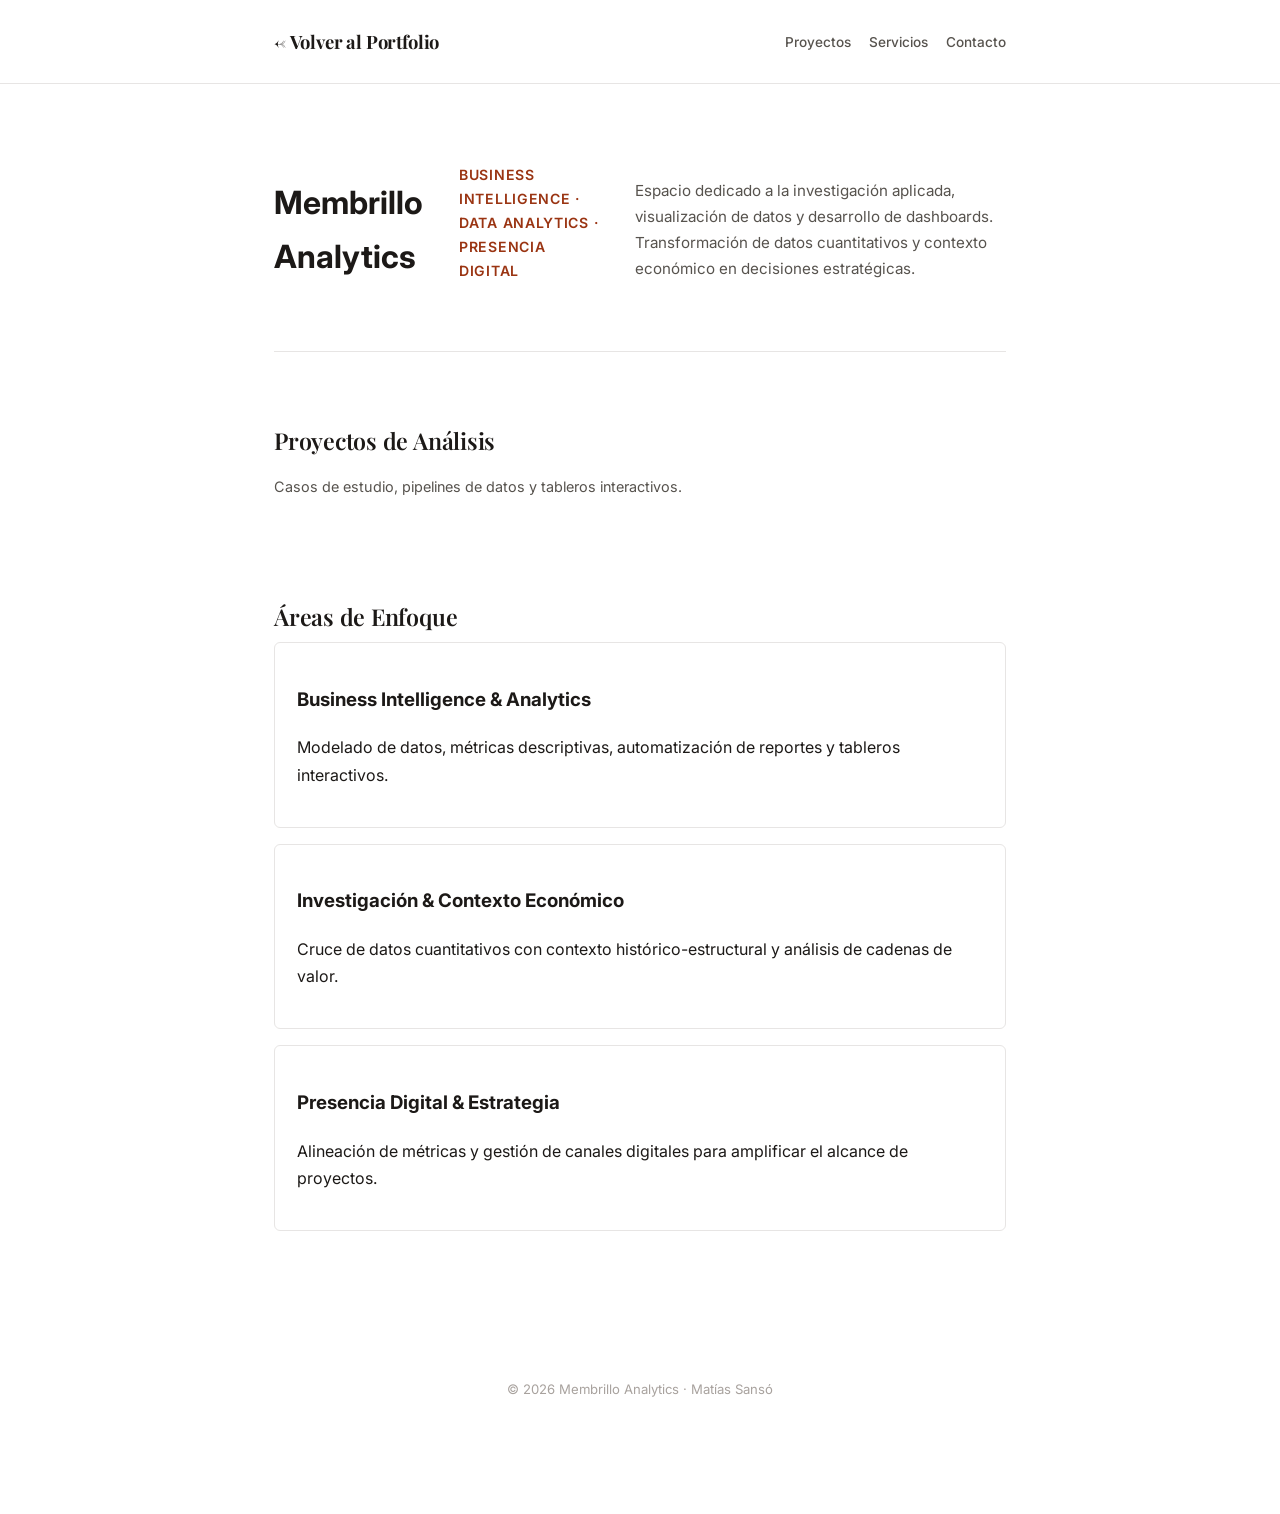
==== membrillo-analytics/index.html @ 48264b75 "Create index.html" ====
<!DOCTYPE html>
<html lang="es">
<head>
  <meta charset="utf-8">
  <meta name="viewport" content="width=device-width, initial-scale=1.0">
  <title>Membrillo Analytics | Data Analytics, BI & Presencia Digital</title>
  <meta name="description" content="Proyectos de Business Intelligence, análisis cuantitativo y consultoría estratégica por Matías Sansó.">

  <!-- Fonts & Styles (mantiene los estilos globales) -->
  <link rel="preconnect" href="https://fonts.googleapis.com">
  <link rel="preconnect" href="https://fonts.gstatic.com" crossorigin>
  <link href="https://fonts.googleapis.com/css2?family=Inter:wght@300;400;500;600&family=Playfair+Display:ital,wght@0,500;0,600;0,700;1,400&display=swap" rel="stylesheet">
  <link rel="stylesheet" href="/assets/css/styles.min.css">
</head>

<body>
  <a class="skip-link" href="#main">Saltar al contenido</a>

  <nav aria-label="Navegación secundaria">
    <div class="nav-container container">
      <a href="/" class="nav-brand">← Volver al Portfolio</a>
      <ul class="nav-links">
        <li><a href="#proyectos">Proyectos</a></li>
        <li><a href="#servicios">Servicios</a></li>
        <li><a href="#contacto">Contacto</a></li>
      </ul>
    </div>
  </nav>

  <main id="main" role="main" class="container">

    <header class="hero-section">
      <h1>Membrillo Analytics</h1>
      <div class="headline">Business Intelligence · Data Analytics · Presencia Digital</div>
      <p class="hero-text">
        Espacio dedicado a la investigación aplicada, visualización de datos y desarrollo de dashboards. Transformación de datos cuantitativos y contexto económico en decisiones estratégicas.
      </p>
    </header>

    <!-- SECCIÓN DE PROYECTOS DE DATOS -->
    <section id="proyectos" aria-labelledby="proyectos-title">
      <h2 id="proyectos-title" class="section-title">Proyectos de Análisis</h2>
      <p class="section-desc">Casos de estudio, pipelines de datos y tableros interactivos.</p>

      <div class="grid">

    <!-- SECCIÓN DE ENFOQUE / SERVICIOS -->
    <section id="servicios" aria-labelledby="servicios-title">
      <h2 id="servicios-title" class="section-title">Áreas de Enfoque</h2>
      <div class="grid">
        <div class="card">
          <h3>Business Intelligence & Analytics</h3>
          <p>Modelado de datos, métricas descriptivas, automatización de reportes y tableros interactivos.</p>
        </div>
        <div class="card">
          <h3>Investigación & Contexto Económico</h3>
          <p>Cruce de datos cuantitativos con contexto histórico-estructural y análisis de cadenas de valor.</p>
        </div>
        <div class="card">
          <h3>Presencia Digital & Estrategia</h3>
          <p>Alineación de métricas y gestión de canales digitales para amplificar el alcance de proyectos.</p>
        </div>
      </div>
    </section>

    <footer style="margin-top: 3rem;">
      <p>&copy; 2026 Membrillo Analytics · Matías Sansó</p>
    </footer>
  </main>
</body>
</html>
---- assets/css/styles.min.css ----
:root{--bg:#ffffff;--surface:#faf7f5;--card-bg:#ffffff;--text-main:#1c1917;--text-muted:#57534e;--text-subtle:#a8a29e;--border:#e7e5e4;--border-focus:#9a3412;--accent:#9a3412;--accent-soft:#fff7ed;--radius:6px}*,*::before,*::after{box-sizing:border-box}html{scroll-behavior:smooth}body{font-family:'Inter',system-ui,-apple-system,sans-serif;background-color:var(--bg);color:var(--text-main);line-height:1.7;font-size:1rem;margin:0;padding-bottom:80px;-webkit-font-smoothing:antialiased}.skip-link{position:absolute;left:-999px;top:auto;width:1px;height:1px;overflow:hidden;z-index:1000}.skip-link:focus{left:16px;top:16px;width:auto;height:auto;padding:8px 12px;background:var(--accent);color:#fff;border-radius:4px;text-decoration:none}.container{max-width:780px;margin:0 auto;padding:0 24px}nav{position:sticky;top:0;background:rgba(255,255,255,0.94);backdrop-filter:blur(8px);border-bottom:1px solid var(--border);z-index:100}.nav-container{max-width:780px;margin:0 auto;padding:12px 24px;display:flex;justify-content:space-between;align-items:center;gap:12px}.nav-brand{font-family:'Playfair Display',Georgia,serif;font-weight:700;color:var(--text-main);text-decoration:none;font-size:1.15rem;letter-spacing:-0.01em}.nav-brand:hover{color:var(--accent)}.nav-links{display:flex;gap:18px;list-style:none;align-items:center}.nav-links a{color:var(--text-muted);text-decoration:none;font-size:0.85rem;font-weight:500;transition:color 0.2s}.nav-links a:hover,.nav-links a:focus{color:var(--accent);outline:none}.nav-toggle{display:none;background:none;border:1px solid var(--border);padding:6px 8px;border-radius:6px;cursor:pointer}header{padding:70px 0 45px;display:flex;gap:36px;align-items:center;border-bottom:1px solid var(--border)}.profile-img{width:125px;height:125px;border-radius:50%;object-fit:cover;border:2px solid var(--border);box-shadow:0 4px 14px rgba(154,52,18,0.08);flex-shrink:0}.hero-content h1{font-family:'Playfair Display',Georgia,serif;font-size:2.25rem;font-weight:700;color:var(--text-main);line-height:1.2;margin-bottom:6px;letter-spacing:-0.02em}.headline{font-size:0.88rem;color:var(--accent);font-weight:600;margin-bottom:14px;text-transform:uppercase;letter-spacing:0.05em}.hero-text{color:var(--text-muted);font-size:0.95rem}section{padding:50px 0 20px;border-bottom:1px solid var(--border)}section:last-of-type{border-bottom:none}.section-title{font-family:'Playfair Display',Georgia,serif;font-size:1.45rem;font-weight:600;color:var(--text-main);margin-bottom:6px;letter-spacing:-0.01em}.section-desc{color:var(--text-muted);font-size:0.9rem;margin-bottom:28px}.substack-box{background:var(--surface);border:1px solid var(--border);border-left:4px solid var(--accent);border-radius:var(--radius);padding:24px;display:flex;justify-content:space-between;align-items:center;gap:20px;box-shadow:0 2px 6px rgba(0,0,0,0.02)}.btn{display:inline-block;background:var(--accent);color:#ffffff;font-weight:500;font-size:0.84rem;padding:10px 18px;border-radius:var(--radius);text-decoration:none;white-space:nowrap;transition:opacity 0.2s,transform 0.15s}.btn:hover{opacity:0.92;transform:translateY(-1px)}.btn:focus-visible{outline:3px solid rgba(154,52,18,0.18);outline-offset:2px}.grid{display:grid;grid-template-columns:1fr;gap:16px}.card{background:var(--card-bg);border:1px solid var(--border);border-radius:var(--radius);padding:22px;text-decoration:none;color:inherit;transition:border-color 0.2s,box-shadow 0.2s,transform 0.15s}.card:hover{border-color:var(--border-focus);box-shadow:0 6px 16px rgba(154,52,18,0.05);transform:translateY(-2px)}.card-header{display:flex;justify-content:space-between;align-items:baseline;margin-bottom:8px;gap:6px;flex-wrap:wrap}.card-title{font-family:'Playfair Display',Georgia,serif;font-size:1.15rem;font-weight:600}.card-meta{font-size:0.78rem;font-weight:600;color:var(--accent);text-transform:uppercase}.tags{display:flex;flex-wrap:wrap;gap:6px}.tag{background:var(--surface);border:1px solid var(--border);color:var(--text-muted);font-size:0.72rem;padding:3px 9px;border-radius:4px}.tag.status{background:var(--accent-soft);border-color:rgba(154,52,18,0.2);color:var(--accent)}.timeline{display:flex;flex-direction:column;gap:24px}.timeline-item{border-left:2px solid var(--border);padding-left:20px;position:relative}.timeline-item::before{content:'';position:absolute;left:-5px;top:6px;width:8px;height:8px;border-radius:50%;background:var(--accent)}.contact-links{display:flex;flex-wrap:wrap;gap:10px}.contact-btn{display:inline-flex;align-items:center;background:#ffffff;border:1px solid var(--border);color:var(--text-main);padding:9px 15px;border-radius:var(--radius);text-decoration:none;font-size:0.85rem;font-weight:500}.contact-btn:hover,.contact-btn:focus{border-color:var(--accent);color:var(--accent);background:var(--surface)}footer{padding-top:50px;text-align:center;color:var(--text-subtle);font-size:0.82rem}@media (max-width:640px){header{flex-direction:column;text-align:center;gap:18px}.nav-links{display:none;flex-direction:column;gap:10px}.nav-links.mobile-open{display:flex;position:absolute;left:16px;right:16px;top:64px;background:#fff;padding:12px;border-radius:8px;border:1px solid var(--border);box-shadow:0 8px 24px rgba(0,0,0,0.06)}.nav-toggle{display:inline-flex}.substack-box{flex-direction:column;align-items:flex-start}}:focus{outline:none}:focus-visible{outline:3px solid rgba(154,52,18,0.18);outline-offset:2px}
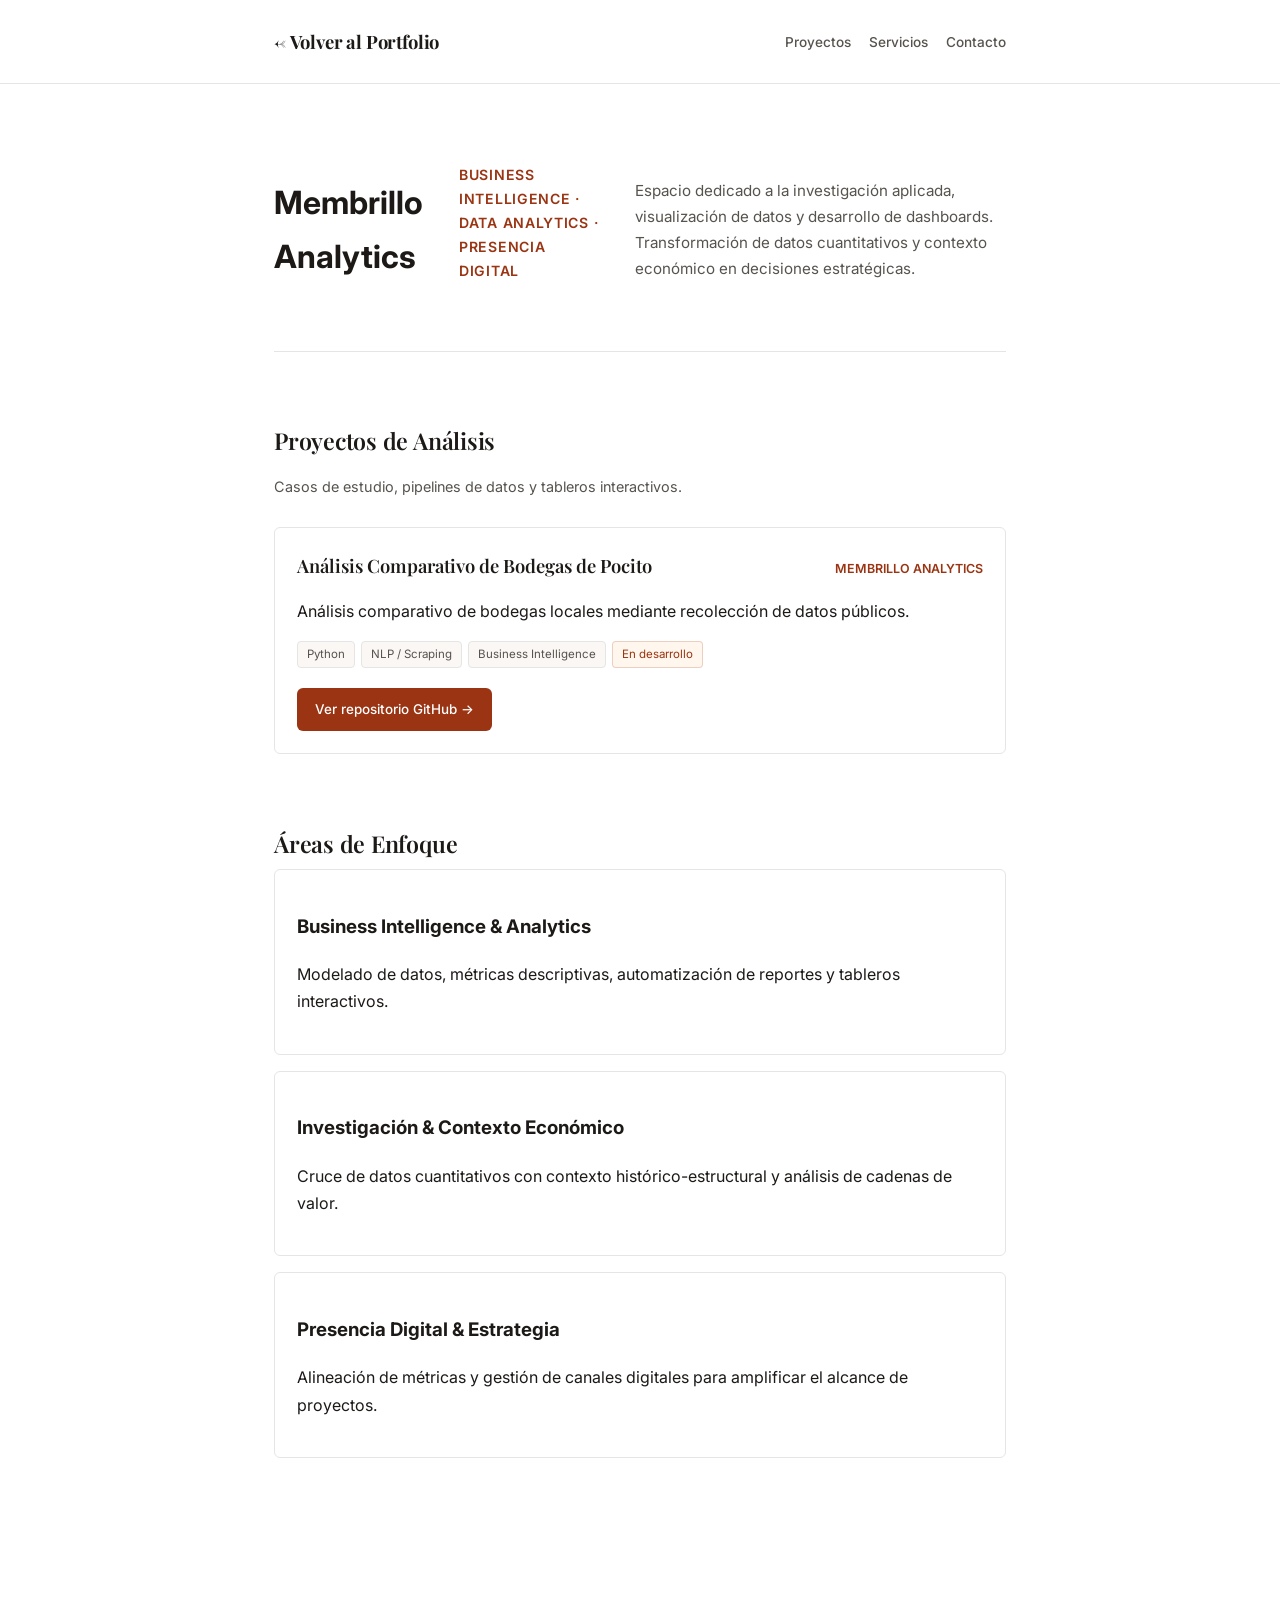
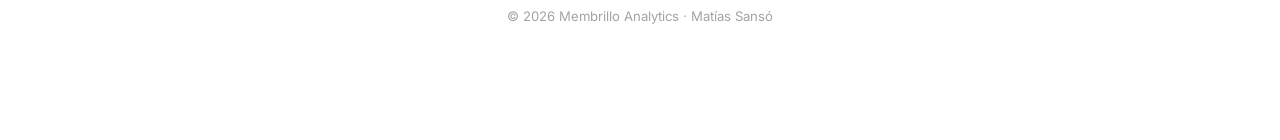
==== commit 8ad2a141: "Add project card for comparative analysis of wineries Added a new project card for 'Análisis Compara" ====
--- a/membrillo-analytics/index.html
+++ b/membrillo-analytics/index.html
@@ -41,6 +41,27 @@
     <section id="proyectos" aria-labelledby="proyectos-title">
       <h2 id="proyectos-title" class="section-title">Proyectos de Análisis</h2>
       <p class="section-desc">Casos de estudio, pipelines de datos y tableros interactivos.</p>
+     <!-- Tarjeta 1: Caso de estudio aplicado -->
+        <div class="card" role="article" aria-label="Análisis Comparativo de Bodegas de Pocito">
+          <div class="card-header">
+            <span class="card-title">Análisis Comparativo de Bodegas de Pocito</span>
+            <span class="card-meta">Membrillo Analytics</span>
+          </div>
+          <p class="card-text">
+            Análisis comparativo de bodegas locales mediante recolección de datos públicos.
+          </p>
+          <div class="tags">
+            <span class="tag">Python</span>
+            <span class="tag">NLP / Scraping</span>
+            <span class="tag">Business Intelligence</span>
+            <span class="tag status">En desarrollo</span>
+          </div>
+          <div style="margin-top: 1.25rem;">
+            <a href="https://github.com/matiassanso/analisis-presencia-digital-bodegas" target="_blank" rel="noopener noreferrer" class="btn">
+              Ver repositorio GitHub →
+            </a>
+          </div>
+        </div>
 
       <div class="grid">
 
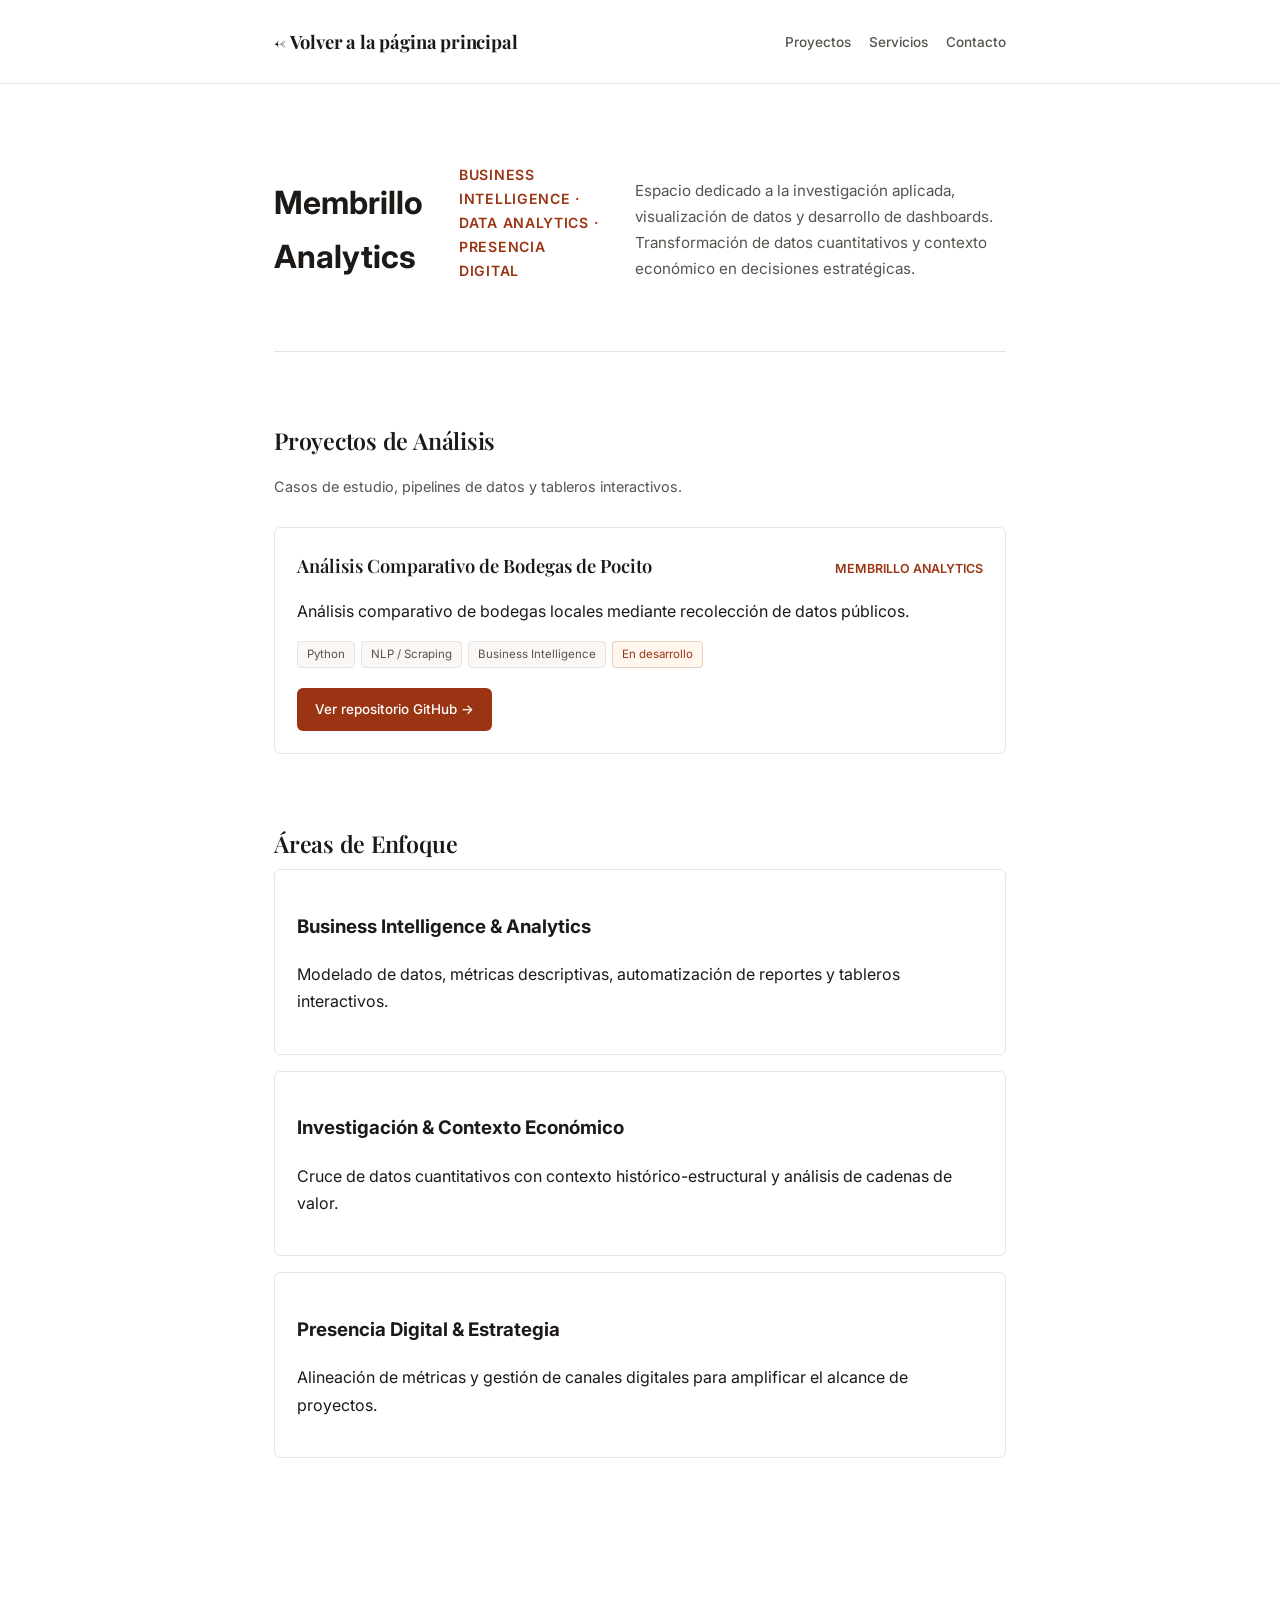
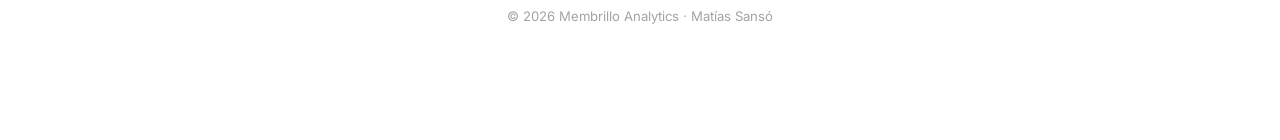
==== commit e476e38d: "Update navigation link text for clarity" ====
--- a/membrillo-analytics/index.html
+++ b/membrillo-analytics/index.html
@@ -18,7 +18,7 @@
 
   <nav aria-label="Navegación secundaria">
     <div class="nav-container container">
-      <a href="/" class="nav-brand">← Volver al Portfolio</a>
+      <a href="/" class="nav-brand">← Volver a la página principal</a>
       <ul class="nav-links">
         <li><a href="#proyectos">Proyectos</a></li>
         <li><a href="#servicios">Servicios</a></li>
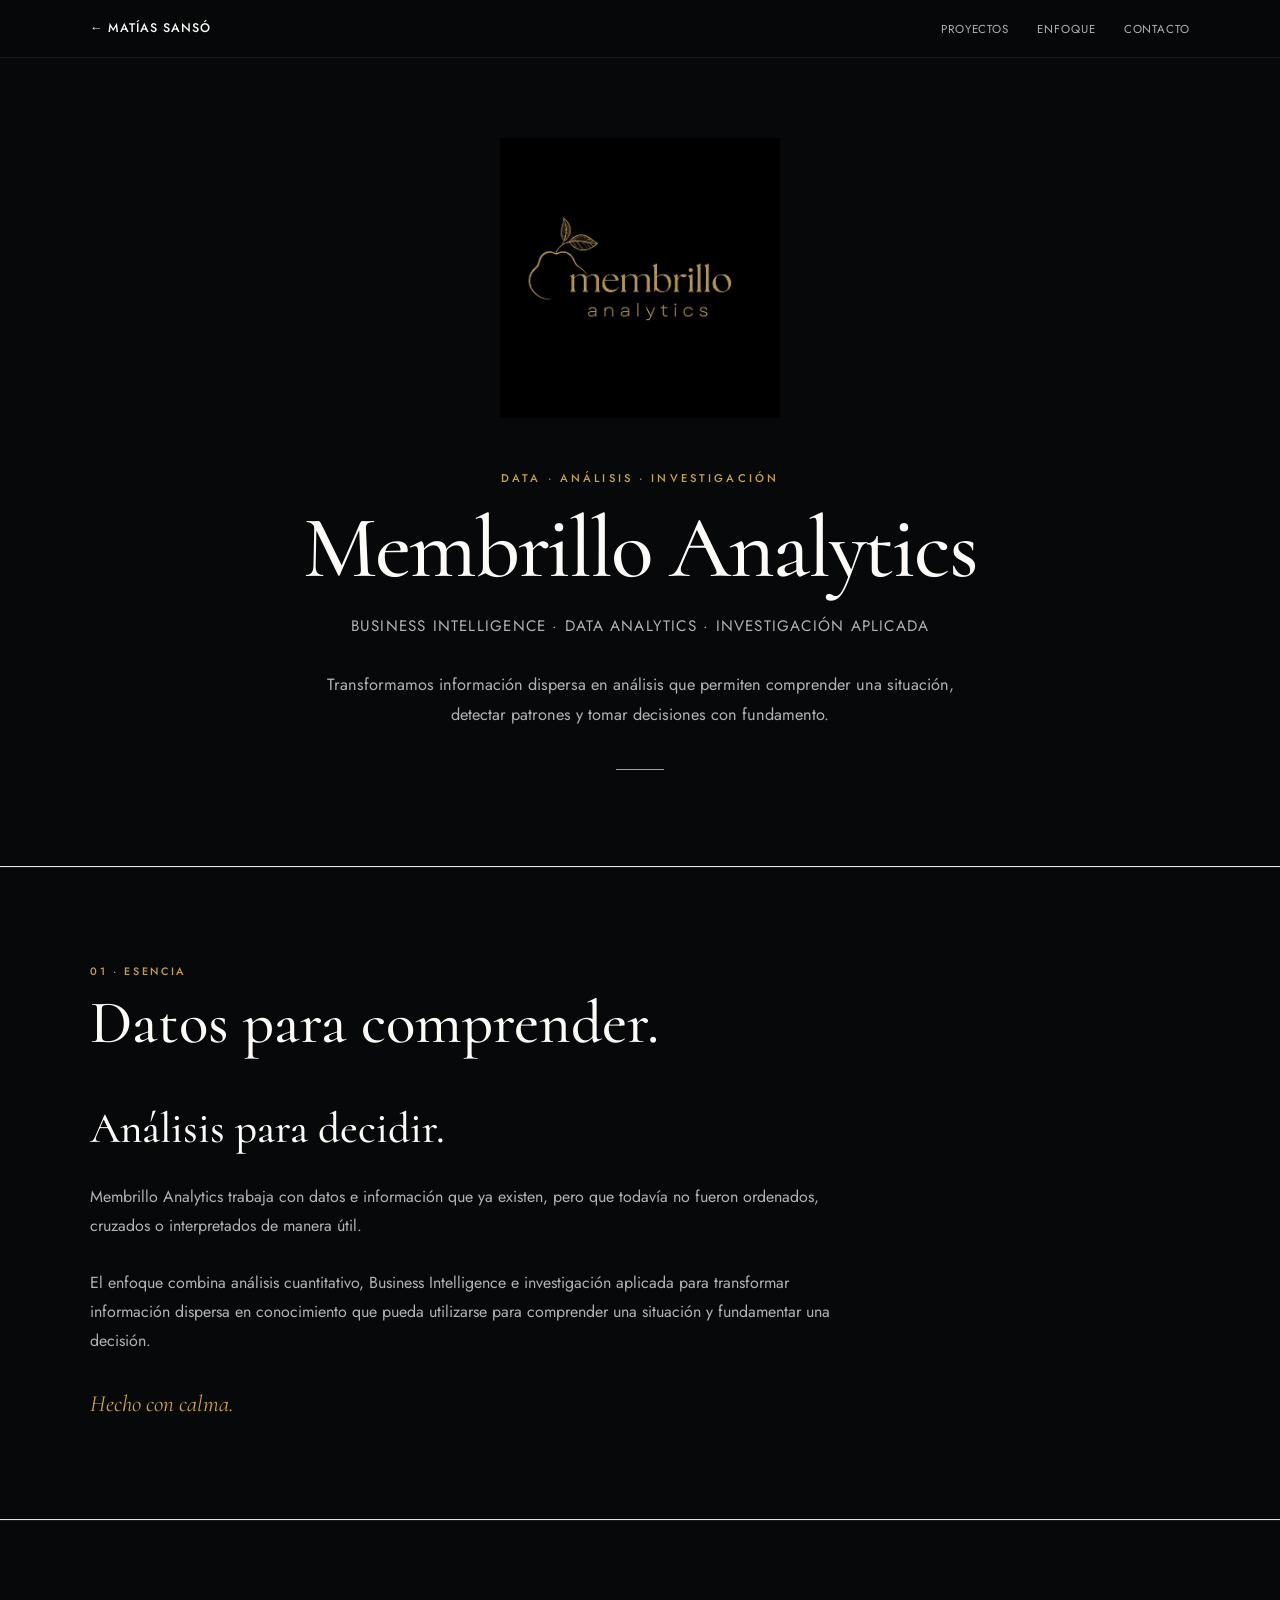
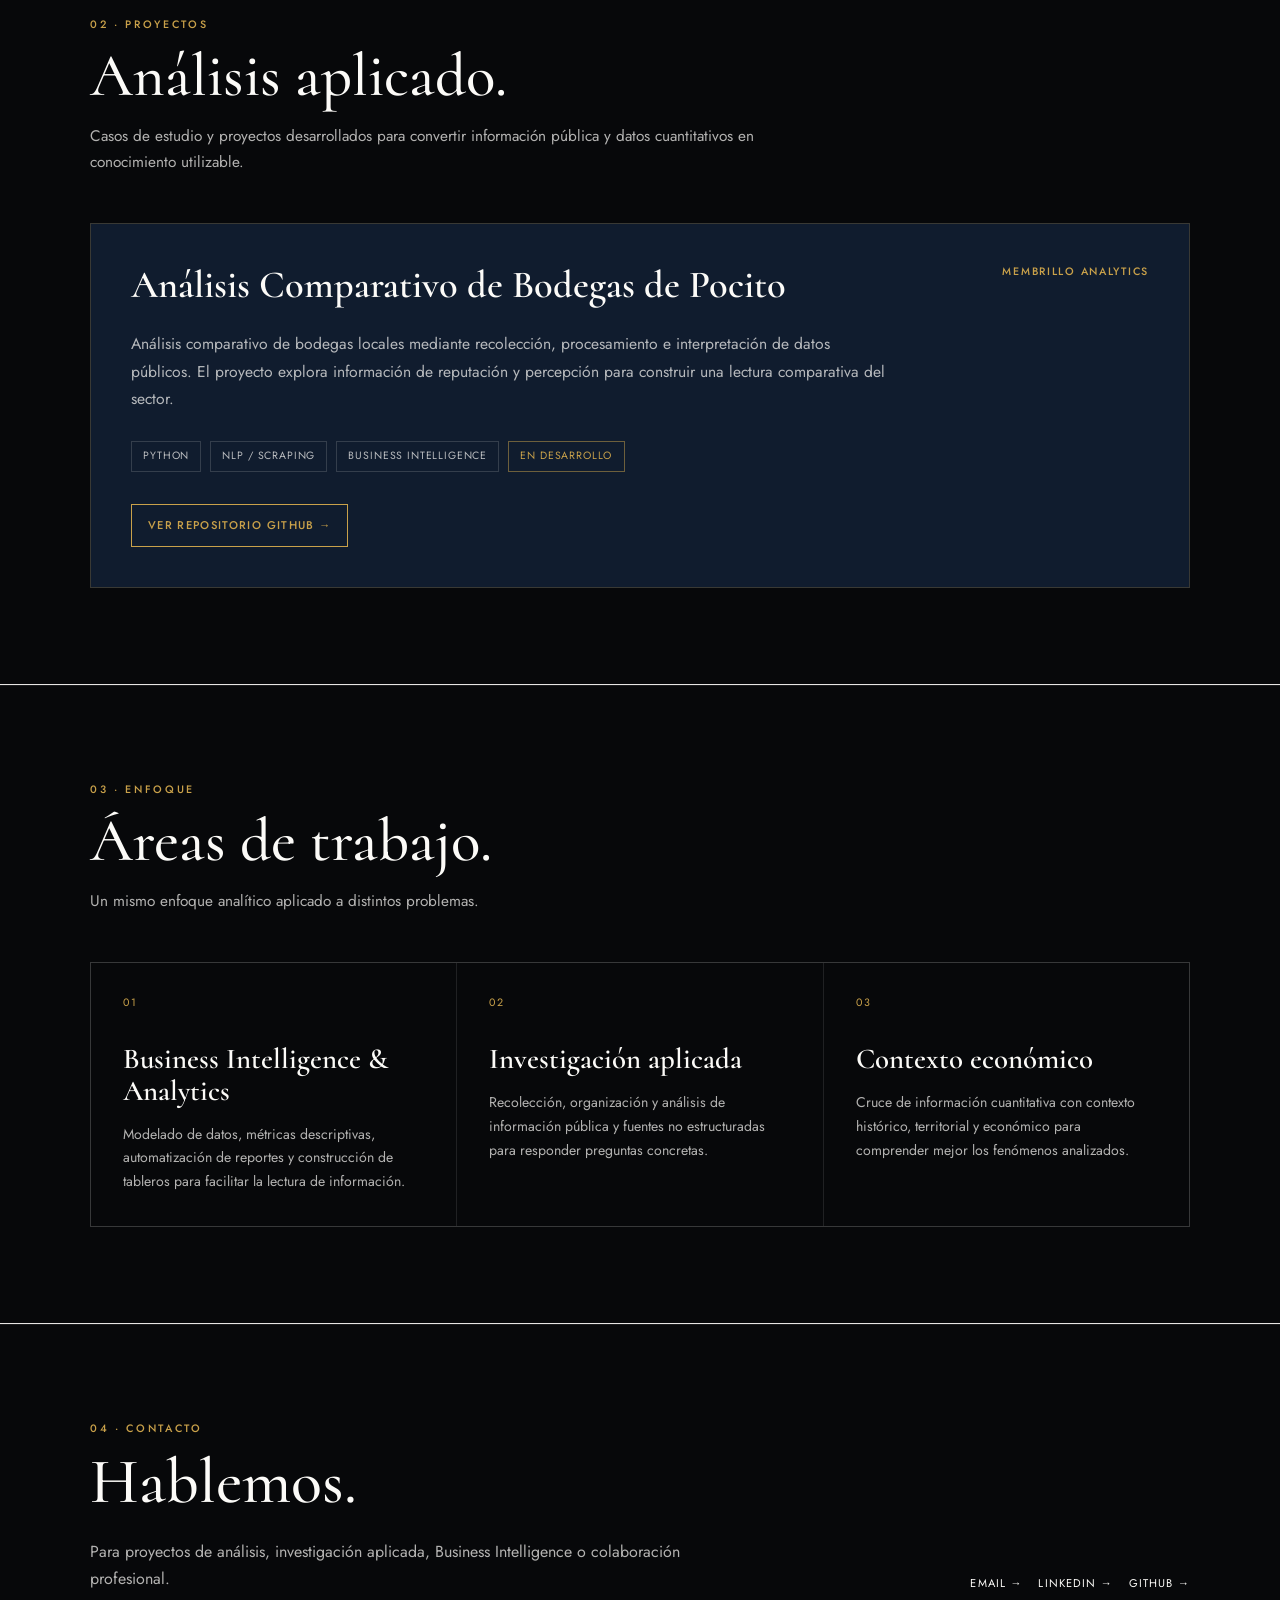
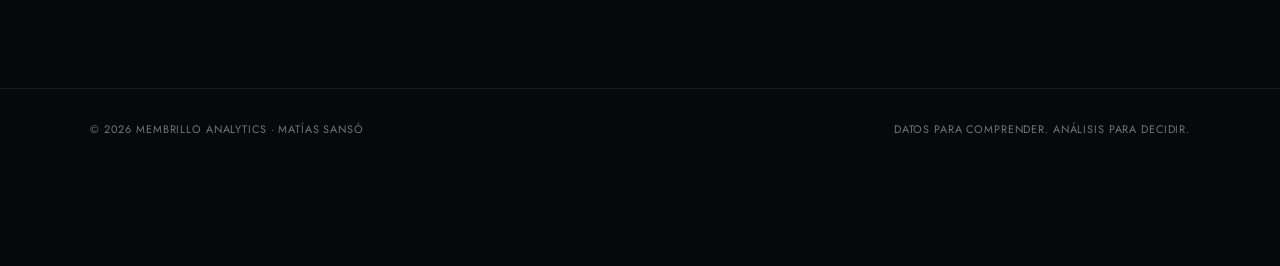
==== commit 5b11dfbc: "Update index.html" ====
--- a/membrillo-analytics/index.html
+++ b/membrillo-analytics/index.html
@@ -3,90 +3,1239 @@
 <head>
   <meta charset="utf-8">
   <meta name="viewport" content="width=device-width, initial-scale=1.0">
-  <title>Membrillo Analytics | Data Analytics, BI & Presencia Digital</title>
-  <meta name="description" content="Proyectos de Business Intelligence, análisis cuantitativo y consultoría estratégica por Matías Sansó.">
-
-  <!-- Fonts & Styles (mantiene los estilos globales) -->
+
+  <title>Membrillo Analytics | Data Analytics, Business Intelligence e Investigación</title>
+
+  <meta
+    name="description"
+    content="Membrillo Analytics — Data Analytics, Business Intelligence e investigación aplicada para transformar información dispersa en decisiones claras."
+  >
+
+  <!-- Open Graph -->
+  <meta property="og:title" content="Membrillo Analytics">
+  <meta
+    property="og:description"
+    content="Data Analytics, Business Intelligence e investigación aplicada."
+  >
+  <meta property="og:type" content="website">
+  <meta
+    property="og:url"
+    content="https://matiassanso.github.io/membrillo-analytics/"
+  >
+  <meta
+    property="og:image"
+    content="https://matiassanso.github.io/membrillo-analytics/logo-membrillo-principal.png"
+  >
+
+  <!-- Fuentes de marca -->
   <link rel="preconnect" href="https://fonts.googleapis.com">
   <link rel="preconnect" href="https://fonts.gstatic.com" crossorigin>
-  <link href="https://fonts.googleapis.com/css2?family=Inter:wght@300;400;500;600&family=Playfair+Display:ital,wght@0,500;0,600;0,700;1,400&display=swap" rel="stylesheet">
+
+  <link
+    href="https://fonts.googleapis.com/css2?family=Cormorant:wght@400;500;600;700&family=Jost:wght@300;400;500;600&display=swap"
+    rel="stylesheet"
+  >
+
+  <!-- CSS general del sitio -->
   <link rel="stylesheet" href="/assets/css/styles.min.css">
+
+  <!-- =====================================================
+       ESTILOS ESPECÍFICOS DE MEMBRILLO ANALYTICS
+       ===================================================== -->
+
+  <style>
+
+    :root {
+      --negro-membrillo: #07080A;
+      --azul-noche: #101C2E;
+      --dorado: #C9A14A;
+      --hueso: #FCFBF8;
+
+      --texto-principal: #FCFBF8;
+      --texto-secundario: rgba(252, 251, 248, 0.70);
+
+      --borde: rgba(201, 161, 74, 0.22);
+      --borde-suave: rgba(252, 251, 248, 0.08);
+    }
+
+    /* =====================================================
+       BASE
+       ===================================================== */
+
+    html {
+      scroll-behavior: smooth;
+    }
+
+    body {
+      margin: 0;
+      background: var(--negro-membrillo);
+      color: var(--texto-principal);
+
+      font-family: "Jost", sans-serif;
+      font-weight: 400;
+      line-height: 1.55;
+    }
+
+    a {
+      color: inherit;
+    }
+
+    ::selection {
+      background: var(--dorado);
+      color: var(--negro-membrillo);
+    }
+
+    /* =====================================================
+       ACCESIBILIDAD
+       ===================================================== */
+
+    .skip-link {
+      position: absolute;
+      left: -9999px;
+      top: 1rem;
+      z-index: 9999;
+    }
+
+    .skip-link:focus {
+      left: 1rem;
+
+      padding: 0.75rem 1rem;
+
+      background: var(--hueso);
+      color: var(--negro-membrillo);
+
+      border-radius: 4px;
+    }
+
+    /* =====================================================
+       NAVEGACIÓN
+       ===================================================== */
+
+    .membrillo-nav {
+      position: sticky;
+      top: 0;
+      z-index: 1000;
+
+      background: rgba(7, 8, 10, 0.94);
+
+      border-bottom: 1px solid var(--borde-suave);
+
+      backdrop-filter: blur(12px);
+      -webkit-backdrop-filter: blur(12px);
+    }
+
+    .membrillo-nav-container {
+      width: min(1100px, calc(100% - 3rem));
+
+      margin: 0 auto;
+      padding: 1rem 0;
+
+      display: flex;
+      align-items: center;
+      justify-content: space-between;
+
+      gap: 2rem;
+    }
+
+    .membrillo-nav-brand {
+      color: var(--hueso);
+      text-decoration: none;
+
+      font-size: 0.78rem;
+      font-weight: 500;
+
+      letter-spacing: 0.08em;
+      text-transform: uppercase;
+
+      transition: color 0.2s ease;
+    }
+
+    .membrillo-nav-brand:hover {
+      color: var(--dorado);
+    }
+
+    .membrillo-nav-links {
+      display: flex;
+      align-items: center;
+
+      gap: 1.75rem;
+
+      margin: 0;
+      padding: 0;
+
+      list-style: none;
+    }
+
+    .membrillo-nav-links a {
+      color: var(--texto-secundario);
+      text-decoration: none;
+
+      font-size: 0.72rem;
+      font-weight: 400;
+
+      letter-spacing: 0.08em;
+      text-transform: uppercase;
+
+      transition: color 0.2s ease;
+    }
+
+    .membrillo-nav-links a:hover {
+      color: var(--dorado);
+    }
+
+    /* =====================================================
+       CONTENEDOR
+       ===================================================== */
+
+    .membrillo-container {
+      width: min(1100px, calc(100% - 3rem));
+
+      margin: 0 auto;
+    }
+
+    /* =====================================================
+       HERO
+       ===================================================== */
+
+    .membrillo-hero {
+      min-height: 78vh;
+
+      display: flex;
+      align-items: center;
+      justify-content: center;
+
+      text-align: center;
+
+      padding: 5rem 0 6rem;
+    }
+
+    .membrillo-logo {
+      display: block;
+
+      width: min(280px, 68vw);
+      height: auto;
+
+      margin: 0 auto 3.25rem;
+
+      object-fit: contain;
+    }
+
+    .membrillo-eyebrow {
+      margin: 0 0 1.25rem;
+
+      color: var(--dorado);
+
+      font-size: 0.7rem;
+      font-weight: 500;
+
+      letter-spacing: 0.28em;
+      text-transform: uppercase;
+    }
+
+    .membrillo-hero h1 {
+      margin: 0;
+
+      color: var(--hueso);
+
+      font-family: "Cormorant", serif;
+      font-size: clamp(3rem, 7vw, 5.5rem);
+      font-weight: 500;
+
+      line-height: 0.95;
+      letter-spacing: -0.025em;
+    }
+
+    .membrillo-hero-subtitle {
+      margin: 1.5rem 0 0;
+
+      color: var(--texto-secundario);
+
+      font-size: clamp(0.8rem, 1.5vw, 0.95rem);
+
+      letter-spacing: 0.08em;
+      text-transform: uppercase;
+    }
+
+    .membrillo-hero-text {
+      max-width: 680px;
+
+      margin: 2rem auto 0;
+
+      color: var(--texto-secundario);
+
+      font-size: 1.02rem;
+      line-height: 1.8;
+    }
+
+    .membrillo-hero-line {
+      width: 48px;
+      height: 1px;
+
+      margin: 2.5rem auto 0;
+
+      background: var(--dorado);
+    }
+
+    /* =====================================================
+       SECCIONES
+       ===================================================== */
+
+    .membrillo-section {
+      padding: 6rem 0;
+
+      border-top: 1px solid var(--borde-suave);
+    }
+
+    .membrillo-section-header {
+      margin-bottom: 3rem;
+    }
+
+    .membrillo-section-number {
+      display: block;
+
+      margin-bottom: 0.75rem;
+
+      color: var(--dorado);
+
+      font-size: 0.67rem;
+      font-weight: 500;
+
+      letter-spacing: 0.25em;
+      text-transform: uppercase;
+    }
+
+    .membrillo-section-title {
+      margin: 0;
+
+      color: var(--hueso);
+
+      font-family: "Cormorant", serif;
+      font-size: clamp(2.4rem, 5vw, 3.8rem);
+      font-weight: 500;
+
+      line-height: 1;
+    }
+
+    .membrillo-section-desc {
+      max-width: 680px;
+
+      margin: 1rem 0 0;
+
+      color: var(--texto-secundario);
+
+      font-size: 0.96rem;
+      line-height: 1.7;
+    }
+
+    /* =====================================================
+       ESENCIA
+       ===================================================== */
+
+    .membrillo-intro {
+      max-width: 780px;
+    }
+
+    .membrillo-intro-lead {
+      margin: 0;
+
+      color: var(--hueso);
+
+      font-family: "Cormorant", serif;
+      font-size: clamp(1.8rem, 4vw, 2.7rem);
+      font-weight: 500;
+
+      line-height: 1.25;
+    }
+
+    .membrillo-intro p:not(.membrillo-intro-lead) {
+      margin: 1.75rem 0 0;
+
+      color: var(--texto-secundario);
+
+      font-size: 1rem;
+      line-height: 1.8;
+    }
+
+    .membrillo-signature {
+      display: inline-block;
+
+      margin-top: 2rem;
+
+      color: var(--dorado);
+
+      font-family: "Cormorant", serif;
+      font-size: 1.45rem;
+      font-style: italic;
+    }
+
+    /* =====================================================
+       PROYECTOS
+       ===================================================== */
+
+    .membrillo-project {
+      padding: 2.5rem;
+
+      background: var(--azul-noche);
+
+      border: 1px solid var(--borde);
+
+      transition:
+        transform 0.25s ease,
+        border-color 0.25s ease;
+    }
+
+    .membrillo-project:hover {
+      transform: translateY(-3px);
+
+      border-color: rgba(201, 161, 74, 0.45);
+    }
+
+    .membrillo-project-header {
+      display: flex;
+      align-items: flex-start;
+      justify-content: space-between;
+
+      gap: 2rem;
+
+      margin-bottom: 1.5rem;
+    }
+
+    .membrillo-project-title {
+      margin: 0;
+
+      color: var(--hueso);
+
+      font-family: "Cormorant", serif;
+      font-size: clamp(1.8rem, 3vw, 2.5rem);
+      font-weight: 600;
+
+      line-height: 1.1;
+    }
+
+    .membrillo-project-meta {
+      flex-shrink: 0;
+
+      color: var(--dorado);
+
+      font-size: 0.67rem;
+      font-weight: 500;
+
+      letter-spacing: 0.16em;
+      text-transform: uppercase;
+    }
+
+    .membrillo-project-text {
+      max-width: 760px;
+
+      margin: 0;
+
+      color: var(--texto-secundario);
+
+      font-size: 0.98rem;
+      line-height: 1.75;
+    }
+
+    .membrillo-tags {
+      display: flex;
+      flex-wrap: wrap;
+
+      gap: 0.55rem;
+
+      margin-top: 1.75rem;
+    }
+
+    .membrillo-tag {
+      display: inline-block;
+
+      padding: 0.4rem 0.7rem;
+
+      border: 1px solid rgba(252, 251, 248, 0.15);
+
+      color: rgba(252, 251, 248, 0.72);
+
+      font-size: 0.66rem;
+
+      letter-spacing: 0.08em;
+      text-transform: uppercase;
+    }
+
+    .membrillo-tag-status {
+      border-color: rgba(201, 161, 74, 0.5);
+
+      color: var(--dorado);
+    }
+
+    .membrillo-project-action {
+      margin-top: 2rem;
+    }
+
+    .membrillo-button {
+      display: inline-flex;
+      align-items: center;
+
+      gap: 0.6rem;
+
+      padding: 0.75rem 1rem;
+
+      border: 1px solid var(--dorado);
+
+      color: var(--dorado);
+      background: transparent;
+
+      text-decoration: none;
+
+      font-size: 0.7rem;
+      font-weight: 500;
+
+      letter-spacing: 0.12em;
+      text-transform: uppercase;
+
+      transition:
+        background 0.2s ease,
+        color 0.2s ease;
+    }
+
+    .membrillo-button:hover {
+      background: var(--dorado);
+
+      color: var(--negro-membrillo);
+    }
+
+    /* =====================================================
+       ÁREAS DE ENFOQUE
+       ===================================================== */
+
+    .membrillo-focus-grid {
+      display: grid;
+
+      grid-template-columns: repeat(3, 1fr);
+
+      gap: 1px;
+
+      background: rgba(252, 251, 248, 0.10);
+
+      border: 1px solid rgba(252, 251, 248, 0.10);
+    }
+
+    .membrillo-focus-card {
+      min-height: 220px;
+
+      padding: 2rem;
+
+      background: var(--negro-membrillo);
+    }
+
+    .membrillo-focus-number {
+      display: block;
+
+      margin-bottom: 2rem;
+
+      color: var(--dorado);
+
+      font-size: 0.67rem;
+
+      letter-spacing: 0.18em;
+    }
+
+    .membrillo-focus-card h3 {
+      margin: 0 0 1rem;
+
+      color: var(--hueso);
+
+      font-family: "Cormorant", serif;
+      font-size: 1.8rem;
+      font-weight: 600;
+
+      line-height: 1.1;
+    }
+
+    .membrillo-focus-card p {
+      margin: 0;
+
+      color: var(--texto-secundario);
+
+      font-size: 0.88rem;
+      line-height: 1.7;
+    }
+
+    /* =====================================================
+       CONTACTO
+       ===================================================== */
+
+    .membrillo-contact {
+      display: flex;
+      align-items: flex-end;
+      justify-content: space-between;
+
+      gap: 3rem;
+    }
+
+    .membrillo-contact-text {
+      max-width: 650px;
+    }
+
+    .membrillo-contact-text h2 {
+      margin: 0;
+
+      color: var(--hueso);
+
+      font-family: "Cormorant", serif;
+      font-size: clamp(2.5rem, 5vw, 4rem);
+      font-weight: 500;
+
+      line-height: 1;
+    }
+
+    .membrillo-contact-text p {
+      margin: 1.5rem 0 0;
+
+      color: var(--texto-secundario);
+
+      line-height: 1.7;
+    }
+
+    .membrillo-contact-links {
+      display: flex;
+      flex-wrap: wrap;
+
+      gap: 1rem;
+    }
+
+    .membrillo-contact-link {
+      color: var(--hueso);
+
+      text-decoration: none;
+
+      font-size: 0.7rem;
+      letter-spacing: 0.1em;
+      text-transform: uppercase;
+
+      transition: color 0.2s ease;
+    }
+
+    .membrillo-contact-link:hover {
+      color: var(--dorado);
+    }
+
+    /* =====================================================
+       FOOTER
+       ===================================================== */
+
+    .membrillo-footer {
+      padding: 2rem 0 3rem;
+
+      border-top: 1px solid var(--borde-suave);
+
+      color: rgba(252, 251, 248, 0.45);
+
+      font-size: 0.68rem;
+
+      letter-spacing: 0.08em;
+      text-transform: uppercase;
+    }
+
+    .membrillo-footer-inner {
+      display: flex;
+      align-items: center;
+      justify-content: space-between;
+
+      gap: 1rem;
+    }
+
+    .membrillo-footer p {
+      margin: 0;
+    }
+
+    /* =====================================================
+       RESPONSIVE
+       ===================================================== */
+
+    @media (max-width: 800px) {
+
+      .membrillo-nav-container {
+        width: calc(100% - 2rem);
+      }
+
+      .membrillo-nav-links {
+        gap: 0.9rem;
+      }
+
+      .membrillo-nav-links a {
+        font-size: 0.62rem;
+      }
+
+      .membrillo-container {
+        width: calc(100% - 2rem);
+      }
+
+      .membrillo-hero {
+        min-height: auto;
+
+        padding: 4rem 0 5rem;
+      }
+
+      .membrillo-logo {
+        width: min(240px, 72vw);
+
+        margin-bottom: 2.75rem;
+      }
+
+      .membrillo-section {
+        padding: 4.5rem 0;
+      }
+
+      .membrillo-focus-grid {
+        grid-template-columns: 1fr;
+      }
+
+      .membrillo-project {
+        padding: 1.75rem;
+      }
+
+      .membrillo-project-header {
+        flex-direction: column;
+
+        gap: 0.75rem;
+      }
+
+      .membrillo-contact {
+        flex-direction: column;
+        align-items: flex-start;
+      }
+
+      .membrillo-footer-inner {
+        flex-direction: column;
+        align-items: flex-start;
+      }
+    }
+
+    @media (max-width: 520px) {
+
+      .membrillo-nav {
+        position: relative;
+      }
+
+      .membrillo-nav-container {
+        flex-direction: column;
+
+        align-items: flex-start;
+
+        gap: 0.75rem;
+      }
+
+      .membrillo-nav-links {
+        flex-wrap: wrap;
+      }
+
+      .membrillo-hero-subtitle {
+        line-height: 1.6;
+      }
+
+      .membrillo-project {
+        padding: 1.5rem;
+      }
+
+      .membrillo-focus-card {
+        min-height: auto;
+      }
+    }
+
+  </style>
 </head>
 
+
 <body>
-  <a class="skip-link" href="#main">Saltar al contenido</a>
-
-  <nav aria-label="Navegación secundaria">
-    <div class="nav-container container">
-      <a href="/" class="nav-brand">← Volver a la página principal</a>
-      <ul class="nav-links">
-        <li><a href="#proyectos">Proyectos</a></li>
-        <li><a href="#servicios">Servicios</a></li>
-        <li><a href="#contacto">Contacto</a></li>
+
+  <!-- =====================================================
+       ACCESIBILIDAD
+       ===================================================== -->
+
+  <a class="skip-link" href="#main">
+    Saltar al contenido
+  </a>
+
+
+  <!-- =====================================================
+       NAVEGACIÓN
+       ===================================================== -->
+
+  <nav
+    class="membrillo-nav"
+    aria-label="Navegación de Membrillo Analytics"
+  >
+
+    <div class="membrillo-nav-container">
+
+      <a
+        href="/"
+        class="membrillo-nav-brand"
+      >
+        ← Matías Sansó
+      </a>
+
+
+      <ul class="membrillo-nav-links">
+
+        <li>
+          <a href="#proyectos">
+            Proyectos
+          </a>
+        </li>
+
+        <li>
+          <a href="#enfoque">
+            Enfoque
+          </a>
+        </li>
+
+        <li>
+          <a href="#contacto">
+            Contacto
+          </a>
+        </li>
+
       </ul>
+
     </div>
+
   </nav>
 
-  <main id="main" role="main" class="container">
-
-    <header class="hero-section">
-      <h1>Membrillo Analytics</h1>
-      <div class="headline">Business Intelligence · Data Analytics · Presencia Digital</div>
-      <p class="hero-text">
-        Espacio dedicado a la investigación aplicada, visualización de datos y desarrollo de dashboards. Transformación de datos cuantitativos y contexto económico en decisiones estratégicas.
-      </p>
+
+  <main id="main">
+
+
+    <!-- =====================================================
+         HERO
+         ===================================================== -->
+
+    <header class="membrillo-hero">
+
+      <div class="membrillo-container">
+
+        <!--
+          El logo está en:
+          /membrillo-analytics/logo-membrillo-principal.png
+        -->
+
+        <img
+          src="logo-membrillo-principal.png"
+          alt="Membrillo Analytics"
+          class="membrillo-logo"
+          width="520"
+          height="360"
+        >
+
+
+        <p class="membrillo-eyebrow">
+          Data · Análisis · Investigación
+        </p>
+
+
+        <h1>
+          Membrillo Analytics
+        </h1>
+
+
+        <p class="membrillo-hero-subtitle">
+          Business Intelligence · Data Analytics · Investigación aplicada
+        </p>
+
+
+        <p class="membrillo-hero-text">
+          Transformamos información dispersa en análisis que permiten
+          comprender una situación, detectar patrones y tomar decisiones
+          con fundamento.
+        </p>
+
+
+        <div
+          class="membrillo-hero-line"
+          aria-hidden="true"
+        ></div>
+
+      </div>
+
     </header>
 
-    <!-- SECCIÓN DE PROYECTOS DE DATOS -->
-    <section id="proyectos" aria-labelledby="proyectos-title">
-      <h2 id="proyectos-title" class="section-title">Proyectos de Análisis</h2>
-      <p class="section-desc">Casos de estudio, pipelines de datos y tableros interactivos.</p>
-     <!-- Tarjeta 1: Caso de estudio aplicado -->
-        <div class="card" role="article" aria-label="Análisis Comparativo de Bodegas de Pocito">
-          <div class="card-header">
-            <span class="card-title">Análisis Comparativo de Bodegas de Pocito</span>
-            <span class="card-meta">Membrillo Analytics</span>
+
+    <!-- =====================================================
+         ESENCIA
+         ===================================================== -->
+
+    <section
+      class="membrillo-section"
+      aria-labelledby="esencia-title"
+    >
+
+      <div class="membrillo-container">
+
+        <div class="membrillo-section-header">
+
+          <span class="membrillo-section-number">
+            01 · Esencia
+          </span>
+
+          <h2
+            id="esencia-title"
+            class="membrillo-section-title"
+          >
+            Datos para comprender.
+          </h2>
+
+        </div>
+
+
+        <div class="membrillo-intro">
+
+          <p class="membrillo-intro-lead">
+            Análisis para decidir.
+          </p>
+
+
+          <p>
+            Membrillo Analytics trabaja con datos e información que ya
+            existen, pero que todavía no fueron ordenados, cruzados o
+            interpretados de manera útil.
+          </p>
+
+
+          <p>
+            El enfoque combina análisis cuantitativo, Business Intelligence
+            e investigación aplicada para transformar información dispersa
+            en conocimiento que pueda utilizarse para comprender una
+            situación y fundamentar una decisión.
+          </p>
+
+
+          <span class="membrillo-signature">
+            Hecho con calma.
+          </span>
+
+        </div>
+
+      </div>
+
+    </section>
+
+
+    <!-- =====================================================
+         PROYECTOS
+         ===================================================== -->
+
+    <section
+      id="proyectos"
+      class="membrillo-section"
+      aria-labelledby="proyectos-title"
+    >
+
+      <div class="membrillo-container">
+
+        <div class="membrillo-section-header">
+
+          <span class="membrillo-section-number">
+            02 · Proyectos
+          </span>
+
+
+          <h2
+            id="proyectos-title"
+            class="membrillo-section-title"
+          >
+            Análisis aplicado.
+          </h2>
+
+
+          <p class="membrillo-section-desc">
+            Casos de estudio y proyectos desarrollados para convertir
+            información pública y datos cuantitativos en conocimiento
+            utilizable.
+          </p>
+
+        </div>
+
+
+        <!-- =================================================
+             PROYECTO ACTUAL
+             ================================================= -->
+
+        <article class="membrillo-project">
+
+          <div class="membrillo-project-header">
+
+            <h3 class="membrillo-project-title">
+              Análisis Comparativo de Bodegas de Pocito
+            </h3>
+
+
+            <span class="membrillo-project-meta">
+              Membrillo Analytics
+            </span>
+
           </div>
-          <p class="card-text">
-            Análisis comparativo de bodegas locales mediante recolección de datos públicos.
+
+
+          <p class="membrillo-project-text">
+            Análisis comparativo de bodegas locales mediante recolección,
+            procesamiento e interpretación de datos públicos. El proyecto
+            explora información de reputación y percepción para construir
+            una lectura comparativa del sector.
           </p>
-          <div class="tags">
-            <span class="tag">Python</span>
-            <span class="tag">NLP / Scraping</span>
-            <span class="tag">Business Intelligence</span>
-            <span class="tag status">En desarrollo</span>
+
+
+          <div class="membrillo-tags">
+
+            <span class="membrillo-tag">
+              Python
+            </span>
+
+            <span class="membrillo-tag">
+              NLP / Scraping
+            </span>
+
+            <span class="membrillo-tag">
+              Business Intelligence
+            </span>
+
+            <span class="membrillo-tag membrillo-tag-status">
+              En desarrollo
+            </span>
+
           </div>
-          <div style="margin-top: 1.25rem;">
-            <a href="https://github.com/matiassanso/analisis-presencia-digital-bodegas" target="_blank" rel="noopener noreferrer" class="btn">
+
+
+          <div class="membrillo-project-action">
+
+            <a
+              href="https://github.com/matiassanso/analisis-presencia-digital-bodegas"
+              target="_blank"
+              rel="noopener noreferrer"
+              class="membrillo-button"
+            >
               Ver repositorio GitHub →
             </a>
+
           </div>
+
+        </article>
+
+      </div>
+
+    </section>
+
+
+    <!-- =====================================================
+         ENFOQUE
+         ===================================================== -->
+
+    <section
+      id="enfoque"
+      class="membrillo-section"
+      aria-labelledby="enfoque-title"
+    >
+
+      <div class="membrillo-container">
+
+        <div class="membrillo-section-header">
+
+          <span class="membrillo-section-number">
+            03 · Enfoque
+          </span>
+
+
+          <h2
+            id="enfoque-title"
+            class="membrillo-section-title"
+          >
+            Áreas de trabajo.
+          </h2>
+
+
+          <p class="membrillo-section-desc">
+            Un mismo enfoque analítico aplicado a distintos problemas.
+          </p>
+
         </div>
 
-      <div class="grid">
-
-    <!-- SECCIÓN DE ENFOQUE / SERVICIOS -->
-    <section id="servicios" aria-labelledby="servicios-title">
-      <h2 id="servicios-title" class="section-title">Áreas de Enfoque</h2>
-      <div class="grid">
-        <div class="card">
-          <h3>Business Intelligence & Analytics</h3>
-          <p>Modelado de datos, métricas descriptivas, automatización de reportes y tableros interactivos.</p>
+
+        <div class="membrillo-focus-grid">
+
+
+          <!-- Área 01 -->
+
+          <article class="membrillo-focus-card">
+
+            <span class="membrillo-focus-number">
+              01
+            </span>
+
+
+            <h3>
+              Business Intelligence & Analytics
+            </h3>
+
+
+            <p>
+              Modelado de datos, métricas descriptivas, automatización de
+              reportes y construcción de tableros para facilitar la lectura
+              de información.
+            </p>
+
+          </article>
+
+
+          <!-- Área 02 -->
+
+          <article class="membrillo-focus-card">
+
+            <span class="membrillo-focus-number">
+              02
+            </span>
+
+
+            <h3>
+              Investigación aplicada
+            </h3>
+
+
+            <p>
+              Recolección, organización y análisis de información pública
+              y fuentes no estructuradas para responder preguntas concretas.
+            </p>
+
+          </article>
+
+
+          <!-- Área 03 -->
+
+          <article class="membrillo-focus-card">
+
+            <span class="membrillo-focus-number">
+              03
+            </span>
+
+
+            <h3>
+              Contexto económico
+            </h3>
+
+
+            <p>
+              Cruce de información cuantitativa con contexto histórico,
+              territorial y económico para comprender mejor los fenómenos
+              analizados.
+            </p>
+
+          </article>
+
+
         </div>
-        <div class="card">
-          <h3>Investigación & Contexto Económico</h3>
-          <p>Cruce de datos cuantitativos con contexto histórico-estructural y análisis de cadenas de valor.</p>
+
+      </div>
+
+    </section>
+
+
+    <!-- =====================================================
+         CONTACTO
+         ===================================================== -->
+
+    <section
+      id="contacto"
+      class="membrillo-section"
+      aria-labelledby="contacto-title"
+    >
+
+      <div class="membrillo-container">
+
+        <div class="membrillo-contact">
+
+
+          <div class="membrillo-contact-text">
+
+            <span class="membrillo-section-number">
+              04 · Contacto
+            </span>
+
+
+            <h2 id="contacto-title">
+              Hablemos.
+            </h2>
+
+
+            <p>
+              Para proyectos de análisis, investigación aplicada,
+              Business Intelligence o colaboración profesional.
+            </p>
+
+          </div>
+
+
+          <div class="membrillo-contact-links">
+
+            <a
+              href="mailto:matysanso98@gmail.com"
+              class="membrillo-contact-link"
+            >
+              Email →
+            </a>
+
+
+            <a
+              href="https://www.linkedin.com/in/matiassansoc"
+              target="_blank"
+              rel="noopener noreferrer"
+              class="membrillo-contact-link"
+            >
+              LinkedIn →
+            </a>
+
+
+            <a
+              href="https://github.com/matiassanso"
+              target="_blank"
+              rel="noopener noreferrer"
+              class="membrillo-contact-link"
+            >
+              GitHub →
+            </a>
+
+          </div>
+
         </div>
-        <div class="card">
-          <h3>Presencia Digital & Estrategia</h3>
-          <p>Alineación de métricas y gestión de canales digitales para amplificar el alcance de proyectos.</p>
-        </div>
+
       </div>
+
     </section>
 
-    <footer style="margin-top: 3rem;">
-      <p>&copy; 2026 Membrillo Analytics · Matías Sansó</p>
-    </footer>
+
   </main>
+
+
+  <!-- =====================================================
+       FOOTER
+       ===================================================== -->
+
+  <footer class="membrillo-footer">
+
+    <div class="membrillo-container">
+
+      <div class="membrillo-footer-inner">
+
+        <p>
+          © 2026 Membrillo Analytics · Matías Sansó
+        </p>
+
+
+        <p>
+          Datos para comprender. Análisis para decidir.
+        </p>
+
+      </div>
+
+    </div>
+
+  </footer>
+
+
 </body>
 </html>
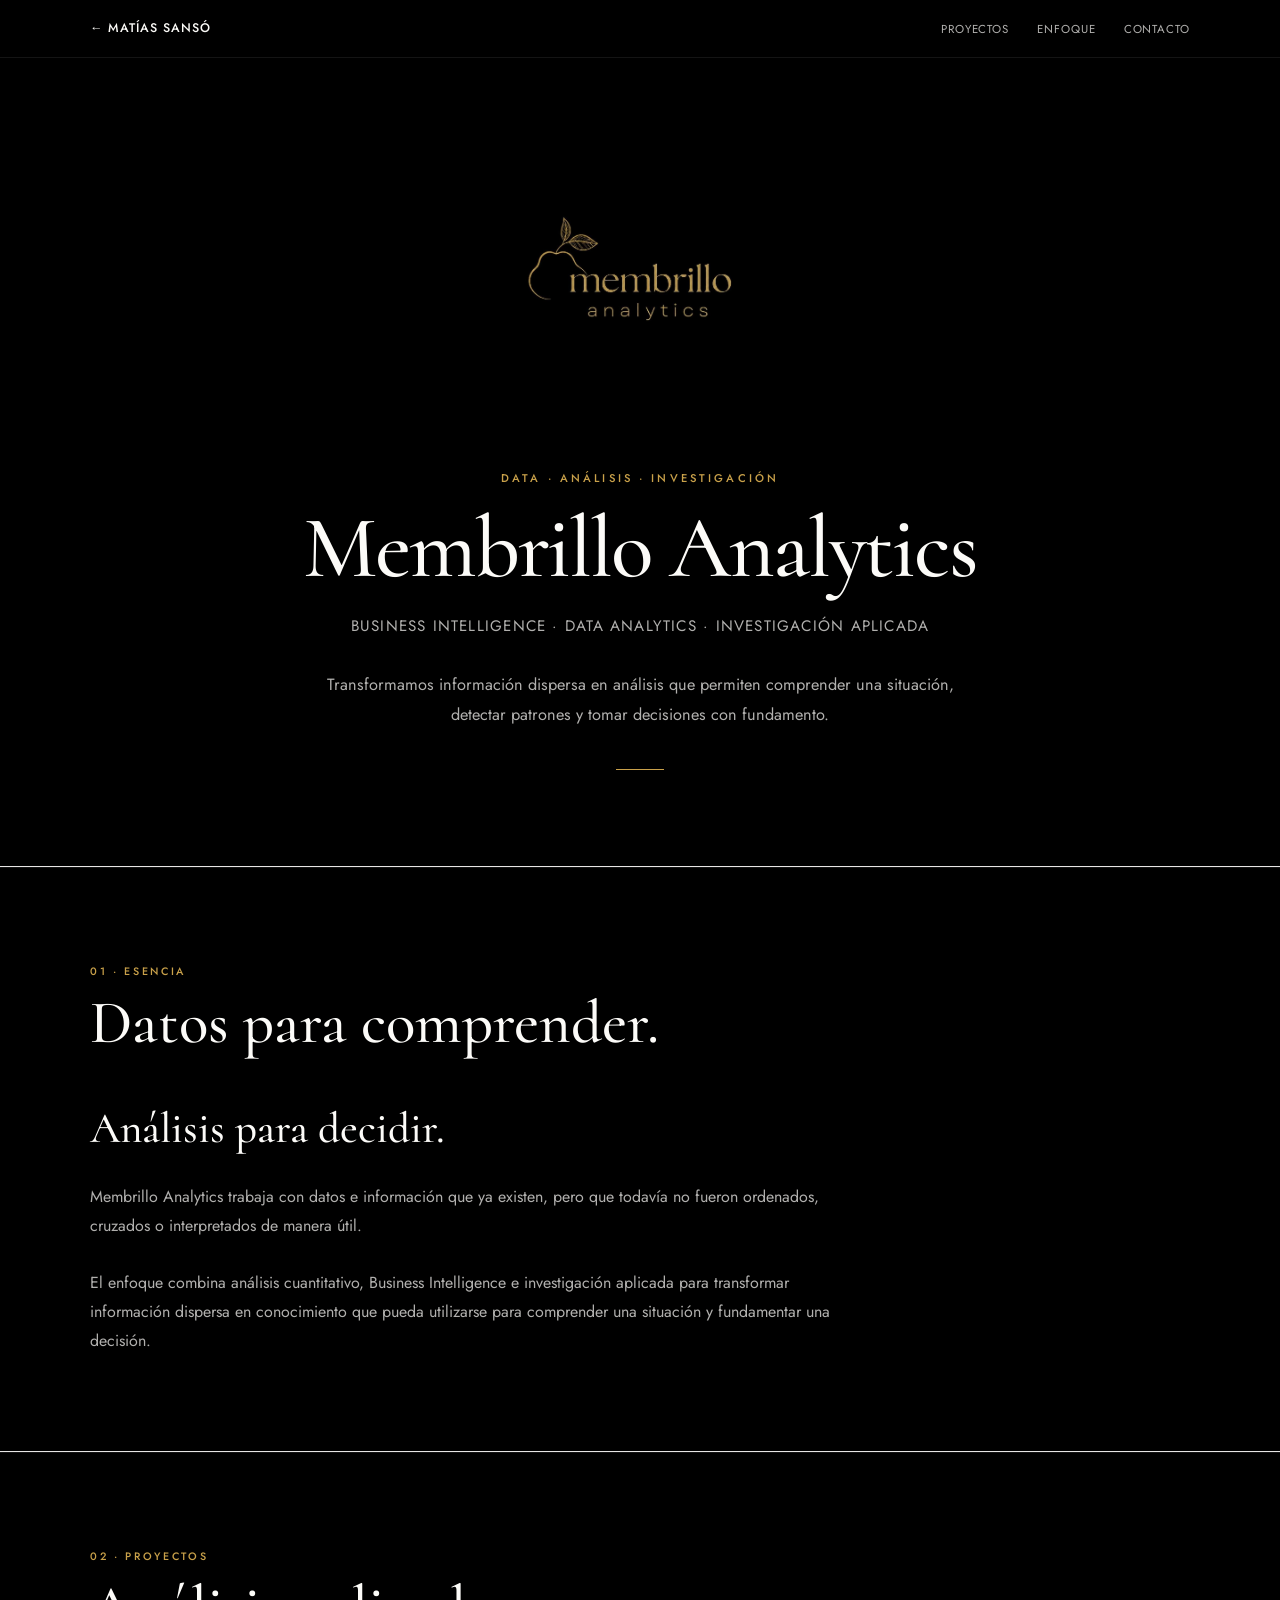
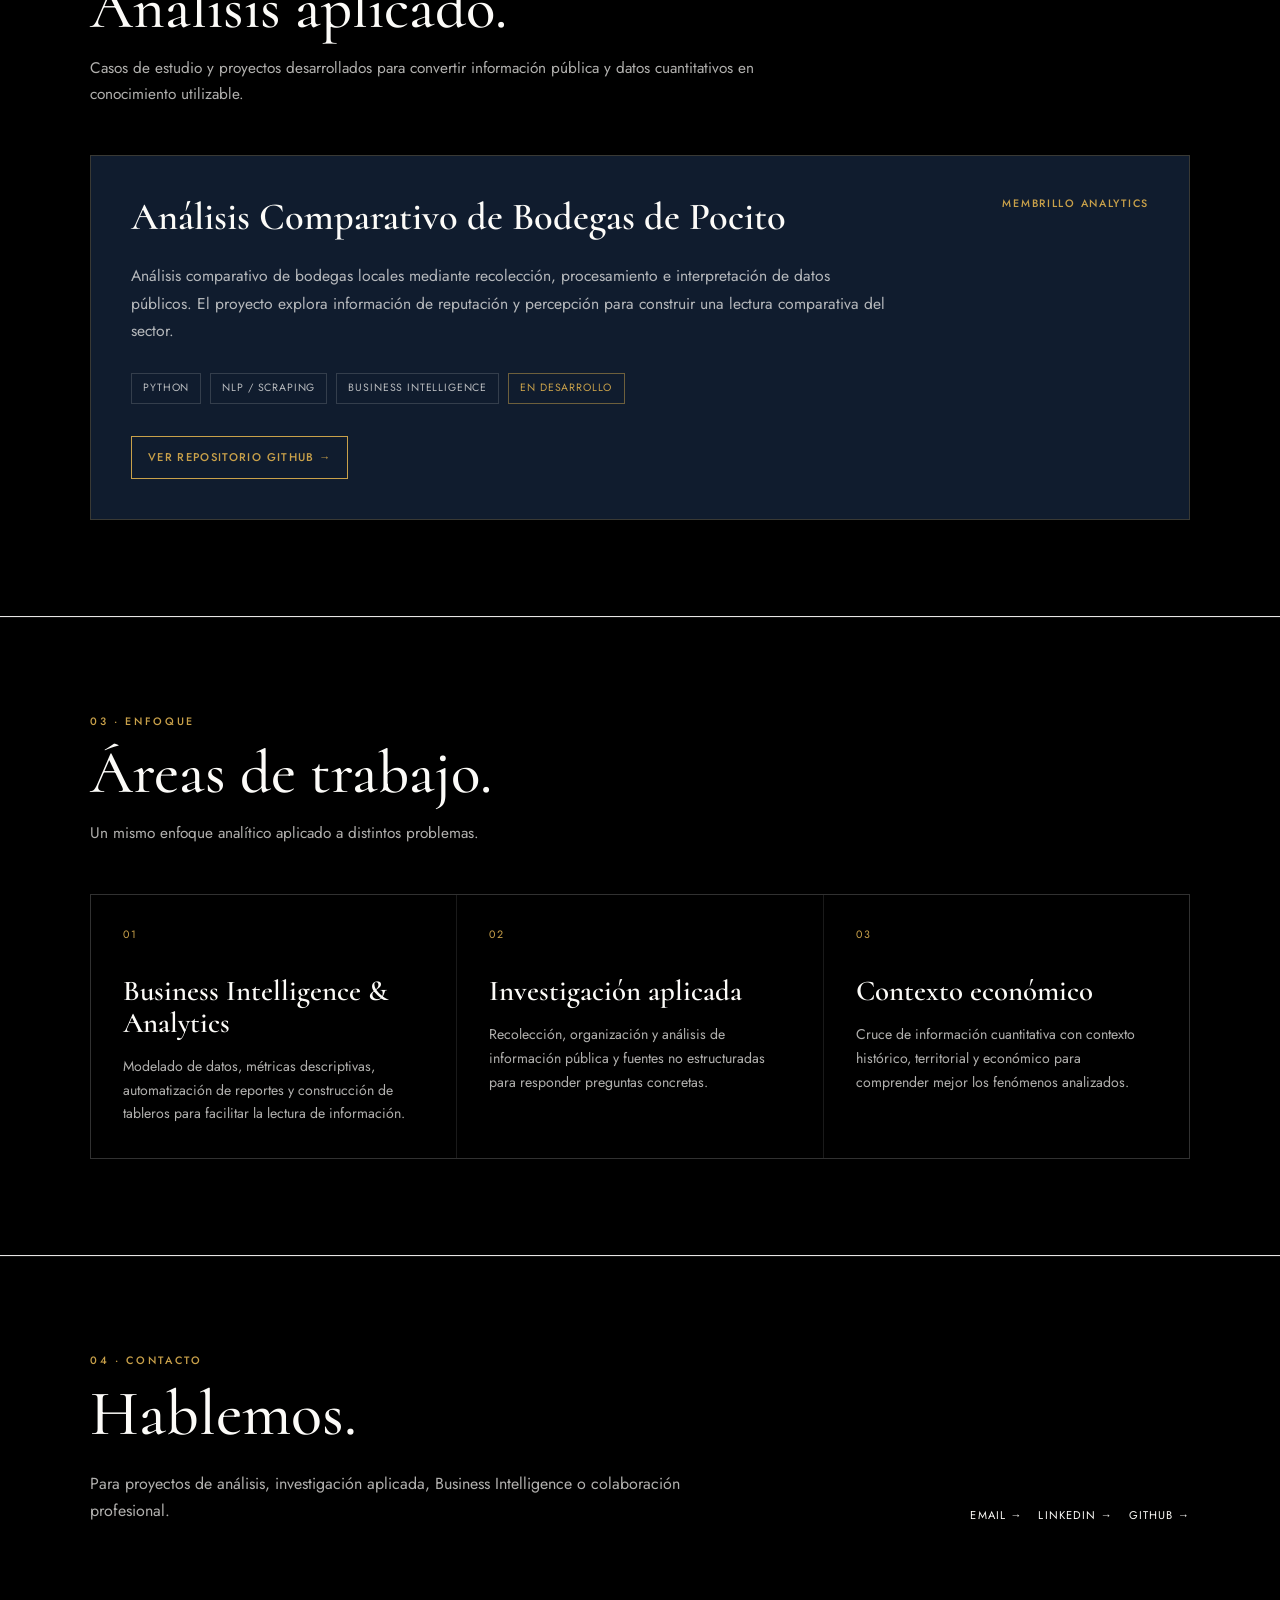
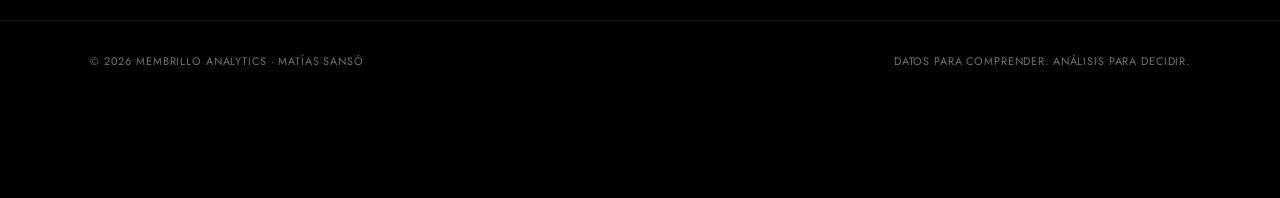
==== commit 3bf8e49d: "Refactor styles and remove unused elements Updated brand colors and improved accessibility styles. R" ====
--- a/membrillo-analytics/index.html
+++ b/membrillo-analytics/index.html
@@ -27,7 +27,7 @@
     content="https://matiassanso.github.io/membrillo-analytics/logo-membrillo-principal.png"
   >
 
-  <!-- Fuentes de marca -->
+  <!-- Fuentes -->
   <link rel="preconnect" href="https://fonts.googleapis.com">
   <link rel="preconnect" href="https://fonts.gstatic.com" crossorigin>
 
@@ -46,17 +46,21 @@
   <style>
 
     :root {
-      --negro-membrillo: #07080A;
+      /* Colores de marca */
+      --negro-membrillo: #000000;
       --azul-noche: #101C2E;
       --dorado: #C9A14A;
       --hueso: #FCFBF8;
 
+      /* Textos */
       --texto-principal: #FCFBF8;
       --texto-secundario: rgba(252, 251, 248, 0.70);
 
+      /* Bordes */
       --borde: rgba(201, 161, 74, 0.22);
       --borde-suave: rgba(252, 251, 248, 0.08);
     }
+
 
     /* =====================================================
        BASE
@@ -68,11 +72,13 @@
 
     body {
       margin: 0;
+
       background: var(--negro-membrillo);
       color: var(--texto-principal);
 
       font-family: "Jost", sans-serif;
       font-weight: 400;
+
       line-height: 1.55;
     }
 
@@ -84,6 +90,7 @@
       background: var(--dorado);
       color: var(--negro-membrillo);
     }
+
 
     /* =====================================================
        ACCESIBILIDAD
@@ -93,6 +100,7 @@
       position: absolute;
       left: -9999px;
       top: 1rem;
+
       z-index: 9999;
     }
 
@@ -106,6 +114,7 @@
 
       border-radius: 4px;
     }
+
 
     /* =====================================================
        NAVEGACIÓN
@@ -114,9 +123,10 @@
     .membrillo-nav {
       position: sticky;
       top: 0;
+
       z-index: 1000;
 
-      background: rgba(7, 8, 10, 0.94);
+      background: rgba(0, 0, 0, 0.94);
 
       border-bottom: 1px solid var(--borde-suave);
 
@@ -139,6 +149,7 @@
 
     .membrillo-nav-brand {
       color: var(--hueso);
+
       text-decoration: none;
 
       font-size: 0.78rem;
@@ -168,6 +179,7 @@
 
     .membrillo-nav-links a {
       color: var(--texto-secundario);
+
       text-decoration: none;
 
       font-size: 0.72rem;
@@ -182,6 +194,7 @@
     .membrillo-nav-links a:hover {
       color: var(--dorado);
     }
+
 
     /* =====================================================
        CONTENEDOR
@@ -193,6 +206,7 @@
       margin: 0 auto;
     }
 
+
     /* =====================================================
        HERO
        ===================================================== */
@@ -238,10 +252,12 @@
       color: var(--hueso);
 
       font-family: "Cormorant", serif;
+
       font-size: clamp(3rem, 7vw, 5.5rem);
       font-weight: 500;
 
       line-height: 0.95;
+
       letter-spacing: -0.025em;
     }
 
@@ -264,6 +280,7 @@
       color: var(--texto-secundario);
 
       font-size: 1.02rem;
+
       line-height: 1.8;
     }
 
@@ -276,6 +293,7 @@
       background: var(--dorado);
     }
 
+
     /* =====================================================
        SECCIONES
        ===================================================== */
@@ -310,6 +328,7 @@
       color: var(--hueso);
 
       font-family: "Cormorant", serif;
+
       font-size: clamp(2.4rem, 5vw, 3.8rem);
       font-weight: 500;
 
@@ -324,8 +343,10 @@
       color: var(--texto-secundario);
 
       font-size: 0.96rem;
+
       line-height: 1.7;
     }
+
 
     /* =====================================================
        ESENCIA
@@ -341,6 +362,7 @@
       color: var(--hueso);
 
       font-family: "Cormorant", serif;
+
       font-size: clamp(1.8rem, 4vw, 2.7rem);
       font-weight: 500;
 
@@ -353,20 +375,10 @@
       color: var(--texto-secundario);
 
       font-size: 1rem;
+
       line-height: 1.8;
     }
 
-    .membrillo-signature {
-      display: inline-block;
-
-      margin-top: 2rem;
-
-      color: var(--dorado);
-
-      font-family: "Cormorant", serif;
-      font-size: 1.45rem;
-      font-style: italic;
-    }
 
     /* =====================================================
        PROYECTOS
@@ -406,6 +418,7 @@
       color: var(--hueso);
 
       font-family: "Cormorant", serif;
+
       font-size: clamp(1.8rem, 3vw, 2.5rem);
       font-weight: 600;
 
@@ -432,6 +445,7 @@
       color: var(--texto-secundario);
 
       font-size: 0.98rem;
+
       line-height: 1.75;
     }
 
@@ -501,6 +515,7 @@
       color: var(--negro-membrillo);
     }
 
+
     /* =====================================================
        ÁREAS DE ENFOQUE
        ===================================================== */
@@ -543,6 +558,7 @@
       color: var(--hueso);
 
       font-family: "Cormorant", serif;
+
       font-size: 1.8rem;
       font-weight: 600;
 
@@ -555,8 +571,10 @@
       color: var(--texto-secundario);
 
       font-size: 0.88rem;
+
       line-height: 1.7;
     }
+
 
     /* =====================================================
        CONTACTO
@@ -580,6 +598,7 @@
       color: var(--hueso);
 
       font-family: "Cormorant", serif;
+
       font-size: clamp(2.5rem, 5vw, 4rem);
       font-weight: 500;
 
@@ -607,6 +626,7 @@
       text-decoration: none;
 
       font-size: 0.7rem;
+
       letter-spacing: 0.1em;
       text-transform: uppercase;
 
@@ -616,6 +636,7 @@
     .membrillo-contact-link:hover {
       color: var(--dorado);
     }
+
 
     /* =====================================================
        FOOTER
@@ -646,6 +667,7 @@
       margin: 0;
     }
 
+
     /* =====================================================
        RESPONSIVE
        ===================================================== */
@@ -700,14 +722,17 @@
 
       .membrillo-contact {
         flex-direction: column;
+
         align-items: flex-start;
       }
 
       .membrillo-footer-inner {
         flex-direction: column;
+
         align-items: flex-start;
       }
     }
+
 
     @media (max-width: 520px) {
 
@@ -811,11 +836,6 @@
     <header class="membrillo-hero">
 
       <div class="membrillo-container">
-
-        <!--
-          El logo está en:
-          /membrillo-analytics/logo-membrillo-principal.png
-        -->
 
         <img
           src="logo-membrillo-principal.png"
@@ -905,11 +925,6 @@
             en conocimiento que pueda utilizarse para comprender una
             situación y fundamentar una decisión.
           </p>
-
-
-          <span class="membrillo-signature">
-            Hecho con calma.
-          </span>
 
         </div>
 
